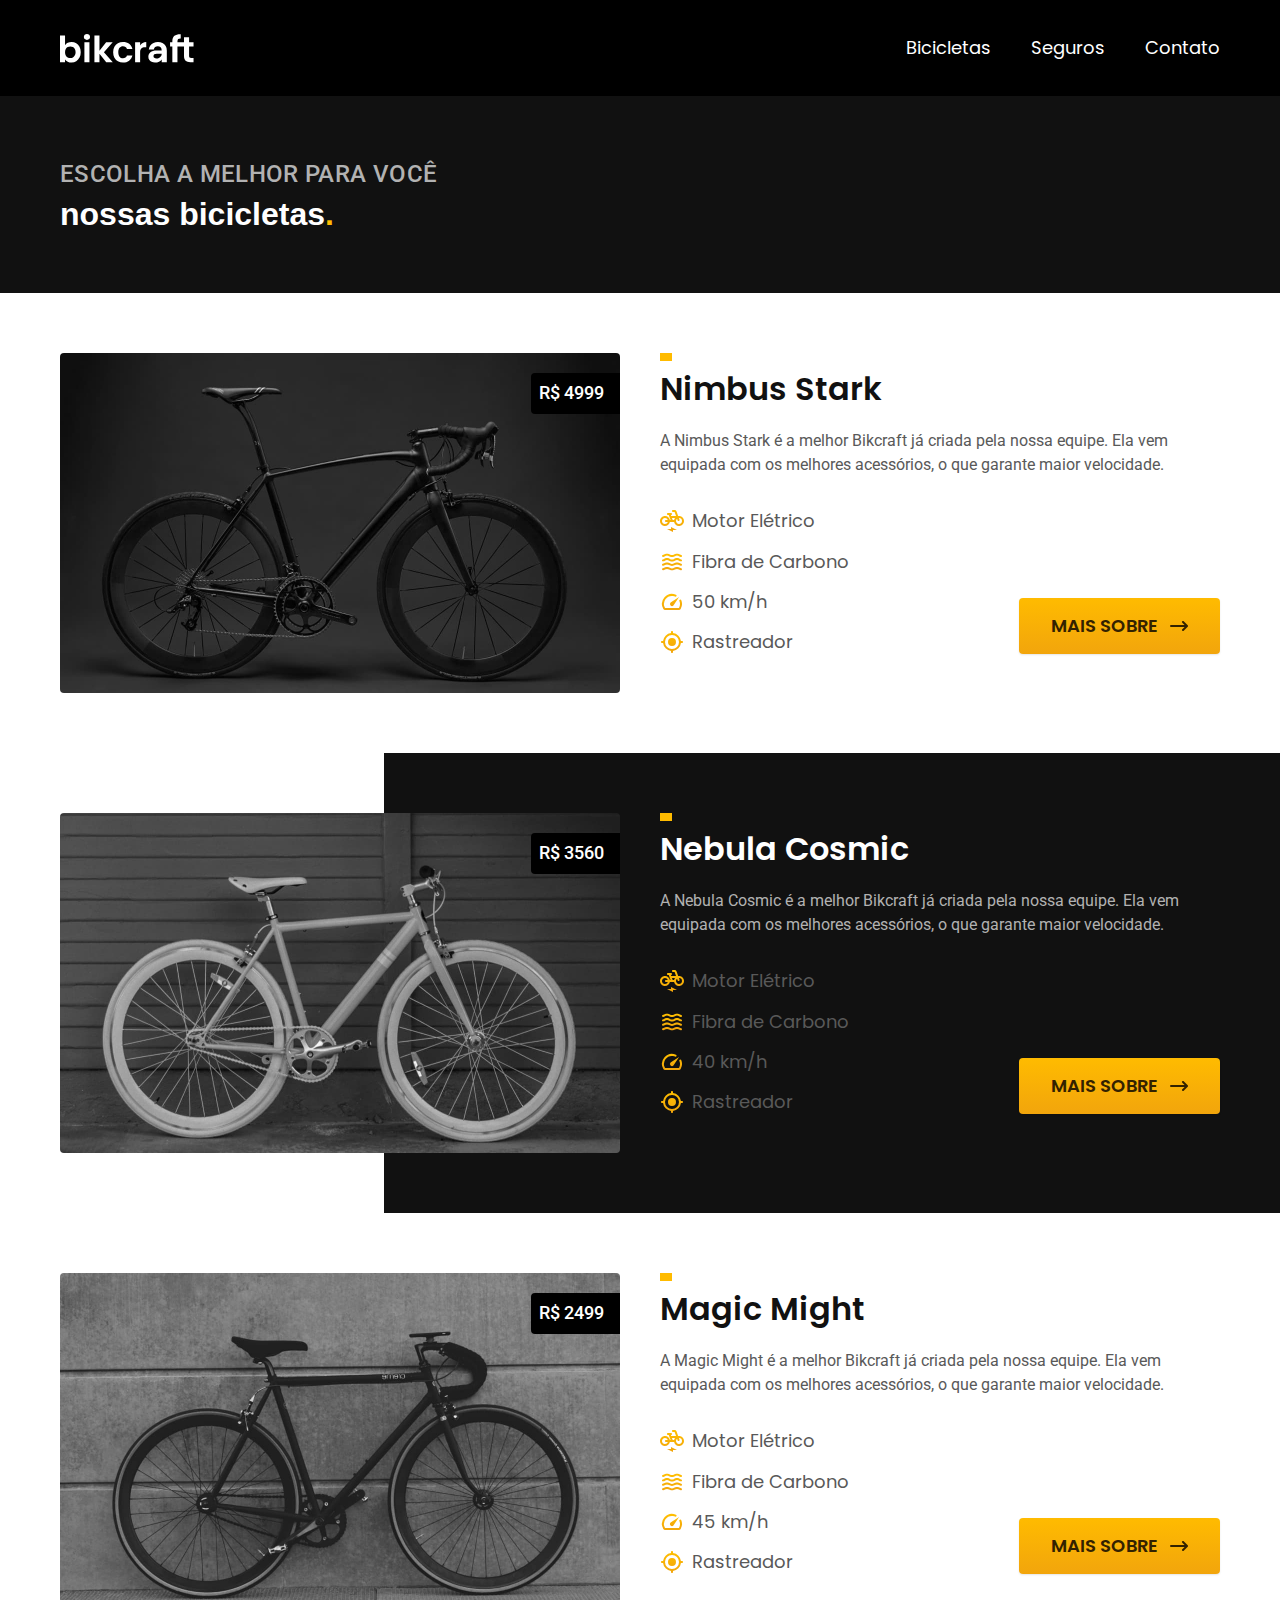
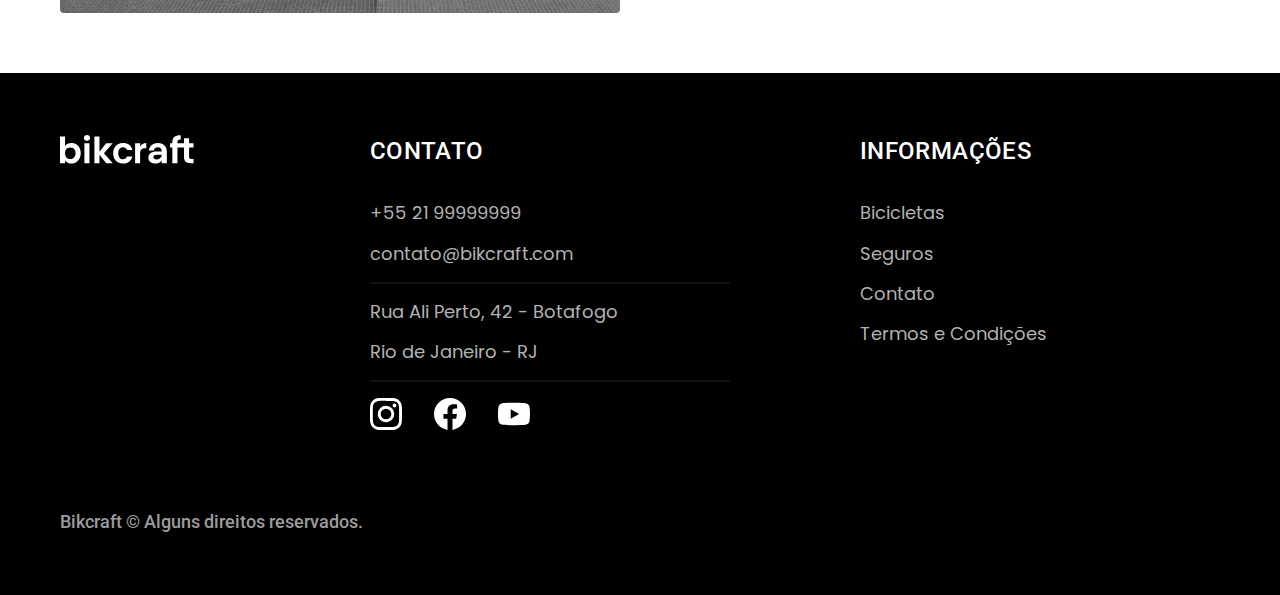
==== bicicletas.html @ 32b3401f "Bicycles" ====
<!DOCTYPE html>
<html lang="pt-br">

<head>
  <meta charset="UTF-8">
  <meta name="viewport" content="width=device-width, initial-scale=1.0">
  <link rel="preconnect" href="https://fonts.googleapis.com">
  <link rel="preconnect" href="https://fonts.gstatic.com" crossorigin>
  <link href="https://fonts.googleapis.com/css2?family=Poppins:ital,wght@0,400;1,500&family=Roboto:wght@400;500&display=swap" rel="stylesheet">
  <title>Termos e Condições | Bikcraft</title>
  <meta name="description" content="Lorem ipsum dolor sit amet.">
  <link rel="stylesheet" href="./css/style.css">

<body id="bicicletas">
  <header class="header-bg">
    <div class="header container">
      <a href="./">
        <img src="img/bikcraft.svg" alt="Bikcraft">
      </a>
      <nav aria-label="primaria">
        <ul class="header-menu">
          <li><a class="font-1-m" href="./bicicletas.html">Bicicletas</a></li>
          <li><a class="font-1-m" href="./seguros.html">Seguros</a></li>
          <li><a class="font-1-m" href="./contato.hmtl">Contato</a></li>
        </ul>
      </nav>
    </div>
  </header>

  <main>
    <div class="titulo-bg">
      <div class="titulo container">
        <p class="font-2-l-b cor-5">Escolha a Melhor Para Você</p>
        <h1 class="font-l-xxl cor-0">nossas bicicletas<span class="cor-p1">.</span></h1>
      </div>
    </div>

    <div>
      <div class="bicicletas container">
        <div class="bicicletas-imagem">
          <img src="./img/bicicletas/nimbus.jpg" alt="Bicicleta preta">
          <span class="font-2-m cor-0">R$ 4999</span>
        </div>
        <div class="bicicletas-conteudo">
          <h2 class="font-1-xl">Nimbus Stark</h2>
          <p class="font-2-s cor-8">A Nimbus Stark é a melhor Bikcraft já criada pela nossa equipe. Ela vem equipada com os melhores acessórios, o que garante maior velocidade.</p>
          <ul class="font-1-m cor-8">
            <li><img src="./img/icones/eletrica.svg" alt="">
              Motor Elétrico
            </li>
            <li><img src="./img/icones/carbono.svg" alt="">
              Fibra de Carbono
            </li>
            <li><img src="./img/icones/velocidade.svg" alt="">
              50 km/h
            </li>
            <li><img src="./img/icones/rastreador.svg" alt="">
              Rastreador
            </li>
          </ul>
          <a class="botao seta" href="./bicicletas/nimbus.html">Mais Sobre</a>
        </div>
      </div>
    </div>

    <div class="bicicletas-bg">
      <div class="bicicletas container">
        <div class="bicicletas-imagem">
          <img src="./img/bicicletas/nebula.jpg" alt="Bicicleta preta">
          <span class="font-2-m cor-0">R$ 3560</span>
        </div>
        <div class="bicicletas-conteudo">
          <h2 class="font-1-xl cor-0">Nebula Cosmic</h2>
          <p class="font-2-s cor-5">A Nebula Cosmic é a melhor Bikcraft já criada pela nossa equipe. Ela vem equipada com os melhores acessórios, o que garante maior velocidade.</p>
          <ul class="font-1-m cor-8">
            <li><img src="./img/icones/eletrica.svg" alt="">
              Motor Elétrico
            </li>
            <li><img src="./img/icones/carbono.svg" alt="">
              Fibra de Carbono
            </li>
            <li><img src="./img/icones/velocidade.svg" alt="">
              40 km/h
            </li>
            <li><img src="./img/icones/rastreador.svg" alt="">
              Rastreador
            </li>
          </ul>
          <a class="botao seta" href="./bicicletas/nebula.html">Mais Sobre</a>
        </div>
      </div>
    </div>

    <div>
      <div class="bicicletas container">
        <div class="bicicletas-imagem">
          <img src="./img/bicicletas/magic.jpg" alt="Bicicleta preta">
          <span class="font-2-m cor-0">R$ 2499</span>
        </div>
        <div class="bicicletas-conteudo">
          <h2 class="font-1-xl">Magic Might</h2>
          <p class="font-2-s cor-8">A Magic Might é a melhor Bikcraft já criada pela nossa equipe. Ela vem equipada com os melhores acessórios, o que garante maior velocidade.</p>
          <ul class="font-1-m cor-8">
            <li><img src="./img/icones/eletrica.svg" alt="">
              Motor Elétrico
            </li>
            <li><img src="./img/icones/carbono.svg" alt="">
              Fibra de Carbono
            </li>
            <li><img src="./img/icones/velocidade.svg" alt="">
              45 km/h
            </li>
            <li><img src="./img/icones/rastreador.svg" alt="">
              Rastreador
            </li>
          </ul>
          <a class="botao seta" href="./bicicletas/magic.html">Mais Sobre</a>
        </div>
      </div>
    </div>

  </main>

  <footer class="footer-bg">
    <div class="footer container">
      <img src="./img/bikcraft.svg" alt="Bikcraft">
      <div class="footer-contato">
        <h3 class="font-2-l-b cor-0">Contato</h3>
        <ul class="font-1-m cor-5">
          <li><a href="tel:+5521999999999">+55 21 99999999</a></li>
          <li><a href="mailto:contato@bikcraft.com">contato@bikcraft.com</a></li>
          <li>Rua Ali Perto, 42 - Botafogo</li>
          <li>Rio de Janeiro - RJ</li>
        </ul>
        <div class="footer-redes">
          <a href="./">
            <img src="./img/redes/instagram.svg" alt="Instagram">
          </a>
          <a href="./">
            <img src="./img/redes/facebook.svg" alt="Facebook">
          </a>
          <a href="./">
            <img src="./img/redes/youtube.svg" alt="Youtube">
          </a>
        </div>
      </div>
      <div class="footer-informacoes">
        <h3 class="font-2-l-b cor-0">Informações</h3>
        <nav>
          <ul class="font-1-m cor-5">
            <li><a class="font-1-m" href="./bicicletas.html">Bicicletas</a></li>
            <li><a class="font-1-m" href="./seguros.html">Seguros</a></li>
            <li><a class="font-1-m" href="./contato.hmtl">Contato</a></li>
            <li><a class="font-1-m" href="./termos.hmtl">Termos e Condições</a></li>
          </ul>
        </nav>
      </div>
      <p class="footer-copy font-2-m cor-6">Bikcraft © Alguns direitos reservados.</p>
    </div>
  </footer>
</body>

</html>
---- css/style.css ----
@import "./global/header.css";
@import "./global/global.css";
@import "./global/footer.css";

/* Utils */
@import "./utils/components.css";
@import "./utils/typography.css";
@import "./utils/colors.css";

/* Home */
@import "./home/introduction.css";
@import "./home/tecnologia.css";
@import "./home/parceiros.css";
@import "./home/depoimento.css";

/* Bicicletas */
@import "./bicicletas/bicicletas-lista.css";
@import "./bicicletas/bicicletas.css";

/* Seguros */
@import "./seguros/seguros.css";

/* Termos */
@import "./termos/termos.css";
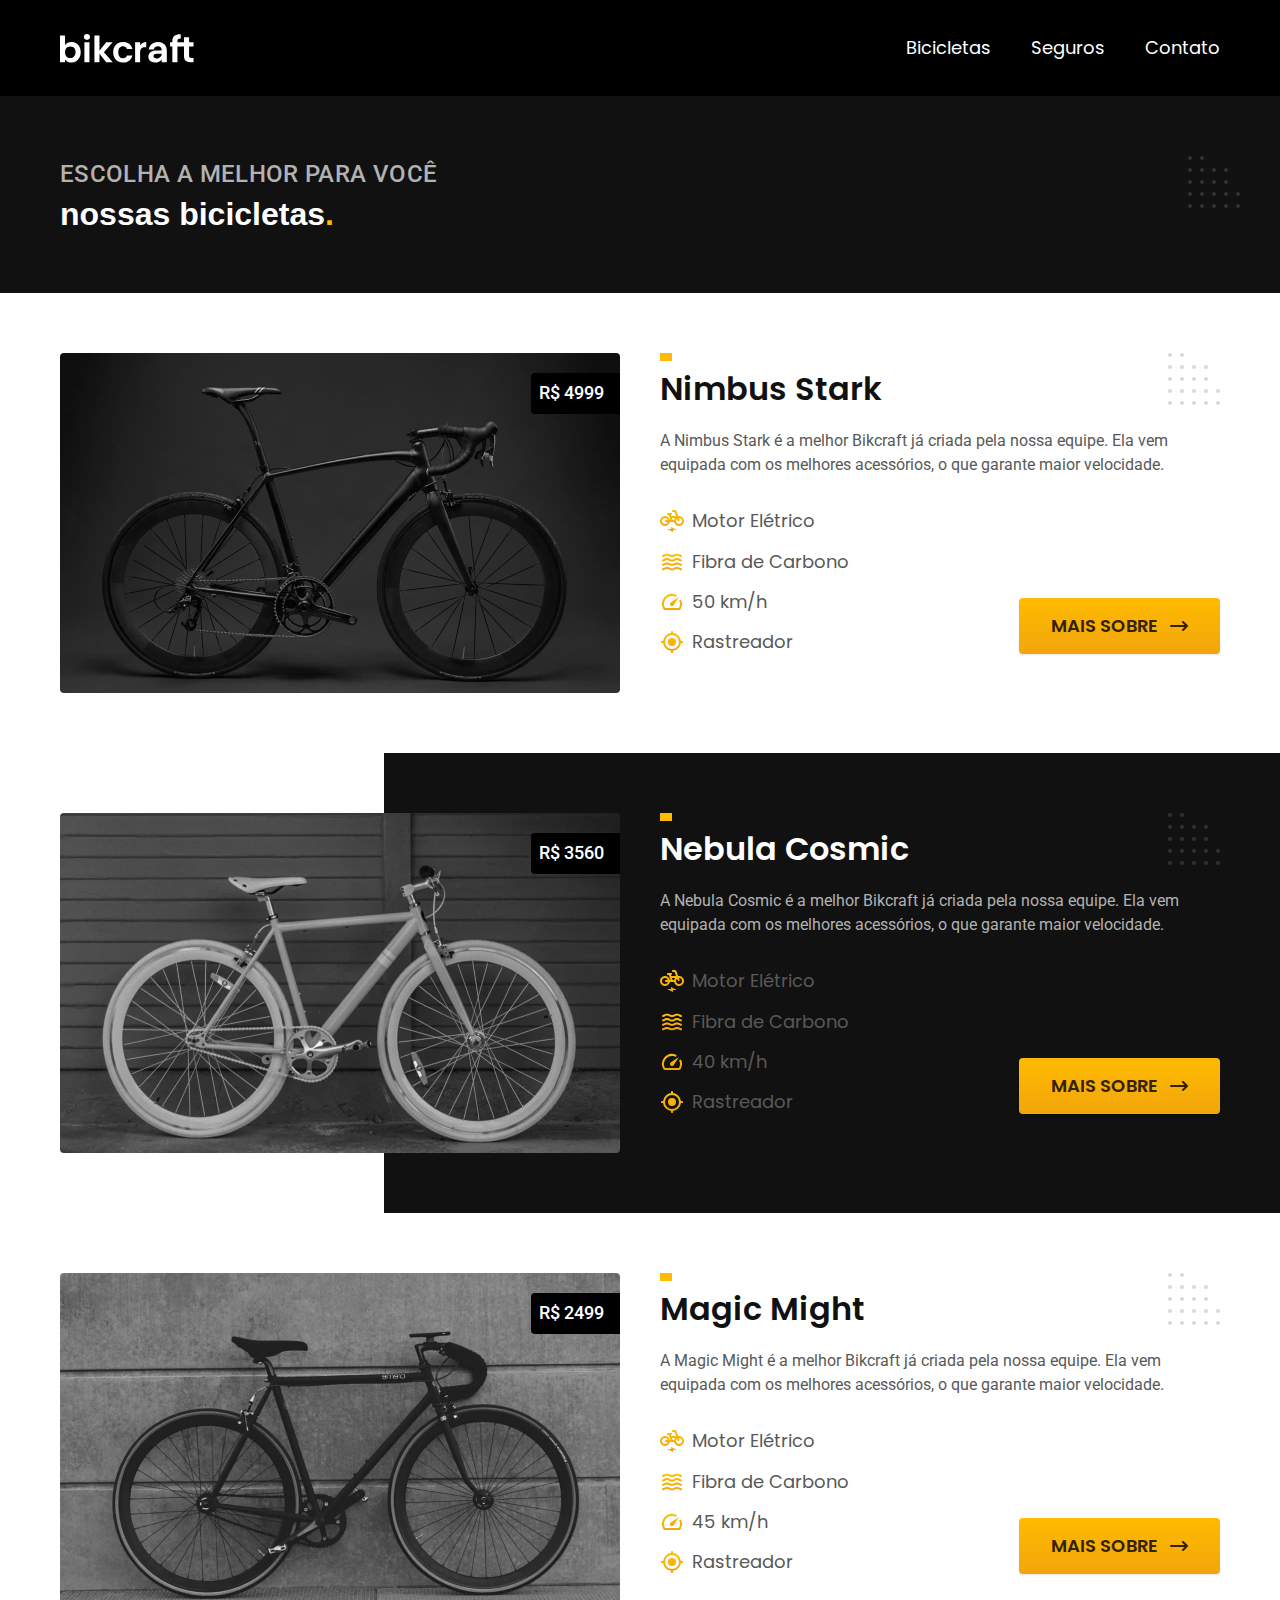
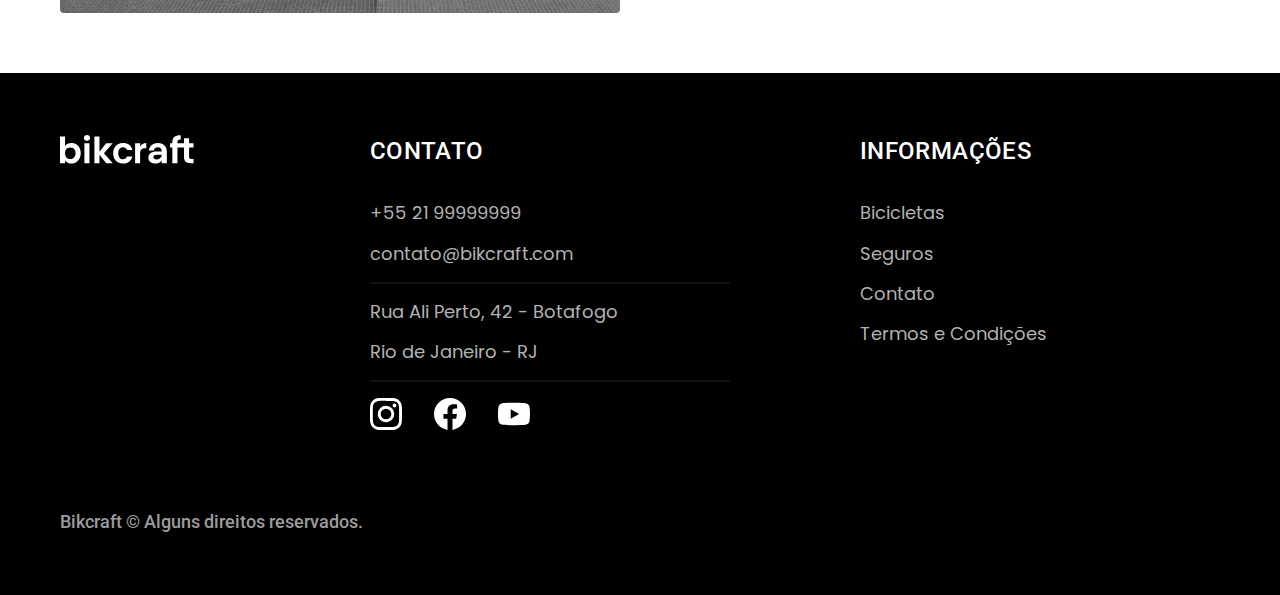
==== commit 7e947415: "Optimization" ====
--- a/bicicletas.html
+++ b/bicicletas.html
@@ -9,19 +9,20 @@
   <link href="https://fonts.googleapis.com/css2?family=Poppins:ital,wght@0,400;1,500&family=Roboto:wght@400;500&display=swap" rel="stylesheet">
   <title>Termos e Condições | Bikcraft</title>
   <meta name="description" content="Lorem ipsum dolor sit amet.">
+  <link rel="preload" href="./css/style.css" as="style">
   <link rel="stylesheet" href="./css/style.css">
 
 <body id="bicicletas">
   <header class="header-bg">
     <div class="header container">
       <a href="./">
-        <img src="img/bikcraft.svg" alt="Bikcraft">
+        <img src="img/bikcraft.svg" height="32" width="136" alt="Bikcraft">
       </a>
       <nav aria-label="primaria">
         <ul class="header-menu">
           <li><a class="font-1-m" href="./bicicletas.html">Bicicletas</a></li>
           <li><a class="font-1-m" href="./seguros.html">Seguros</a></li>
-          <li><a class="font-1-m" href="./contato.hmtl">Contato</a></li>
+          <li><a class="font-1-m" href="./contato.html">Contato</a></li>
         </ul>
       </nav>
     </div>
@@ -38,23 +39,23 @@
     <div>
       <div class="bicicletas container">
         <div class="bicicletas-imagem">
-          <img src="./img/bicicletas/nimbus.jpg" alt="Bicicleta preta">
+          <img src="./img/bicicletas/nimbus.jpg" width="1120" height="680" alt="Bicicleta preta">
           <span class="font-2-m cor-0">R$ 4999</span>
         </div>
         <div class="bicicletas-conteudo">
           <h2 class="font-1-xl">Nimbus Stark</h2>
           <p class="font-2-s cor-8">A Nimbus Stark é a melhor Bikcraft já criada pela nossa equipe. Ela vem equipada com os melhores acessórios, o que garante maior velocidade.</p>
           <ul class="font-1-m cor-8">
-            <li><img src="./img/icones/eletrica.svg" alt="">
+            <li><img src="./img/icones/eletrica.svg" width="24" height="24" alt="">
               Motor Elétrico
             </li>
-            <li><img src="./img/icones/carbono.svg" alt="">
+            <li><img src="./img/icones/carbono.svg" width="24" height="24" alt="">
               Fibra de Carbono
             </li>
-            <li><img src="./img/icones/velocidade.svg" alt="">
+            <li><img src="./img/icones/velocidade.svg" width="24" height="24" alt="">
               50 km/h
             </li>
-            <li><img src="./img/icones/rastreador.svg" alt="">
+            <li><img src="./img/icones/rastreador.svg" width="24" height="24" alt="">
               Rastreador
             </li>
           </ul>
@@ -66,23 +67,23 @@
     <div class="bicicletas-bg">
       <div class="bicicletas container">
         <div class="bicicletas-imagem">
-          <img src="./img/bicicletas/nebula.jpg" alt="Bicicleta preta">
+          <img src="./img/bicicletas/nebula.jpg" width="1120" height="680" alt="Bicicleta preta">
           <span class="font-2-m cor-0">R$ 3560</span>
         </div>
         <div class="bicicletas-conteudo">
           <h2 class="font-1-xl cor-0">Nebula Cosmic</h2>
           <p class="font-2-s cor-5">A Nebula Cosmic é a melhor Bikcraft já criada pela nossa equipe. Ela vem equipada com os melhores acessórios, o que garante maior velocidade.</p>
           <ul class="font-1-m cor-8">
-            <li><img src="./img/icones/eletrica.svg" alt="">
+            <li><img src="./img/icones/eletrica.svg" width="24" height="24" alt="">
               Motor Elétrico
             </li>
-            <li><img src="./img/icones/carbono.svg" alt="">
+            <li><img src="./img/icones/carbono.svg" width="24" height="24" alt="">
               Fibra de Carbono
             </li>
-            <li><img src="./img/icones/velocidade.svg" alt="">
+            <li><img src="./img/icones/velocidade.svg" width="24" height="24" alt="">
               40 km/h
             </li>
-            <li><img src="./img/icones/rastreador.svg" alt="">
+            <li><img src="./img/icones/rastreador.svg" width="24" height="24" alt="">
               Rastreador
             </li>
           </ul>
@@ -94,27 +95,27 @@
     <div>
       <div class="bicicletas container">
         <div class="bicicletas-imagem">
-          <img src="./img/bicicletas/magic.jpg" alt="Bicicleta preta">
+          <img src="./img/bicicletas/magic.jpg" width="1120" height="680" alt="Bicicleta preta">
           <span class="font-2-m cor-0">R$ 2499</span>
         </div>
         <div class="bicicletas-conteudo">
           <h2 class="font-1-xl">Magic Might</h2>
           <p class="font-2-s cor-8">A Magic Might é a melhor Bikcraft já criada pela nossa equipe. Ela vem equipada com os melhores acessórios, o que garante maior velocidade.</p>
           <ul class="font-1-m cor-8">
-            <li><img src="./img/icones/eletrica.svg" alt="">
+            <li><img src="./img/icones/eletrica.svg" width="24" height="24" alt="">
               Motor Elétrico
             </li>
-            <li><img src="./img/icones/carbono.svg" alt="">
+            <li><img src="./img/icones/carbono.svg" width="24" height="24" alt="">
               Fibra de Carbono
             </li>
-            <li><img src="./img/icones/velocidade.svg" alt="">
+            <li><img src="./img/icones/velocidade.svg" width="24" height="24" alt="">
               45 km/h
             </li>
-            <li><img src="./img/icones/rastreador.svg" alt="">
+            <li><img src="./img/icones/rastreador.svg" width="24" height="24" alt="">
               Rastreador
             </li>
           </ul>
-          <a class="botao seta" href="./bicicletas/magic.html">Mais Sobre</a>
+          <a class="botao seta" href="./bicicletas/might.html">Mais Sobre</a>
         </div>
       </div>
     </div>
@@ -123,7 +124,7 @@
 
   <footer class="footer-bg">
     <div class="footer container">
-      <img src="./img/bikcraft.svg" alt="Bikcraft">
+      <img src="./img/bikcraft.svg" width="136" height="32" alt="Bikcraft">
       <div class="footer-contato">
         <h3 class="font-2-l-b cor-0">Contato</h3>
         <ul class="font-1-m cor-5">
@@ -134,13 +135,13 @@
         </ul>
         <div class="footer-redes">
           <a href="./">
-            <img src="./img/redes/instagram.svg" alt="Instagram">
+            <img src="./img/redes/instagram.svg" width="32" height="32" alt="Instagram">
           </a>
           <a href="./">
-            <img src="./img/redes/facebook.svg" alt="Facebook">
+            <img src="./img/redes/facebook.svg" width="32" height="32" alt="Facebook">
           </a>
           <a href="./">
-            <img src="./img/redes/youtube.svg" alt="Youtube">
+            <img src="./img/redes/youtube.svg" width="32" height="32" alt="Youtube">
           </a>
         </div>
       </div>
--- a/css/style.css
+++ b/css/style.css
@@ -6,6 +6,7 @@
 @import "./utils/components.css";
 @import "./utils/typography.css";
 @import "./utils/colors.css";
+@import "./utils/formulario.css";
 
 /* Home */
 @import "./home/introduction.css";
@@ -19,6 +20,19 @@
 
 /* Seguros */
 @import "./seguros/seguros.css";
+@import "./seguros/perguntas-frequentes.css";
+@import "./seguros/vantagens.css";
 
 /* Termos */
 @import "./termos/termos.css";
+
+/* Bicicleta */
+@import "./bicicleta/bicicleta.css";
+@import "./bicicleta/seguro.css";
+
+/* Contato */
+@import "./contato/contato.css";
+@import "./contato/lojas.css";
+
+/* Orçamento */
+@import "./orcamento/orcamento.css";
--- a/css/style.css
+++ b/css/style.css
@@ -6,6 +6,7 @@
 @import "./utils/components.css";
 @import "./utils/typography.css";
 @import "./utils/colors.css";
+@import "./utils/formulario.css";
 
 /* Home */
 @import "./home/introduction.css";
@@ -19,6 +20,19 @@
 
 /* Seguros */
 @import "./seguros/seguros.css";
+@import "./seguros/perguntas-frequentes.css";
+@import "./seguros/vantagens.css";
 
 /* Termos */
 @import "./termos/termos.css";
+
+/* Bicicleta */
+@import "./bicicleta/bicicleta.css";
+@import "./bicicleta/seguro.css";
+
+/* Contato */
+@import "./contato/contato.css";
+@import "./contato/lojas.css";
+
+/* Orçamento */
+@import "./orcamento/orcamento.css";
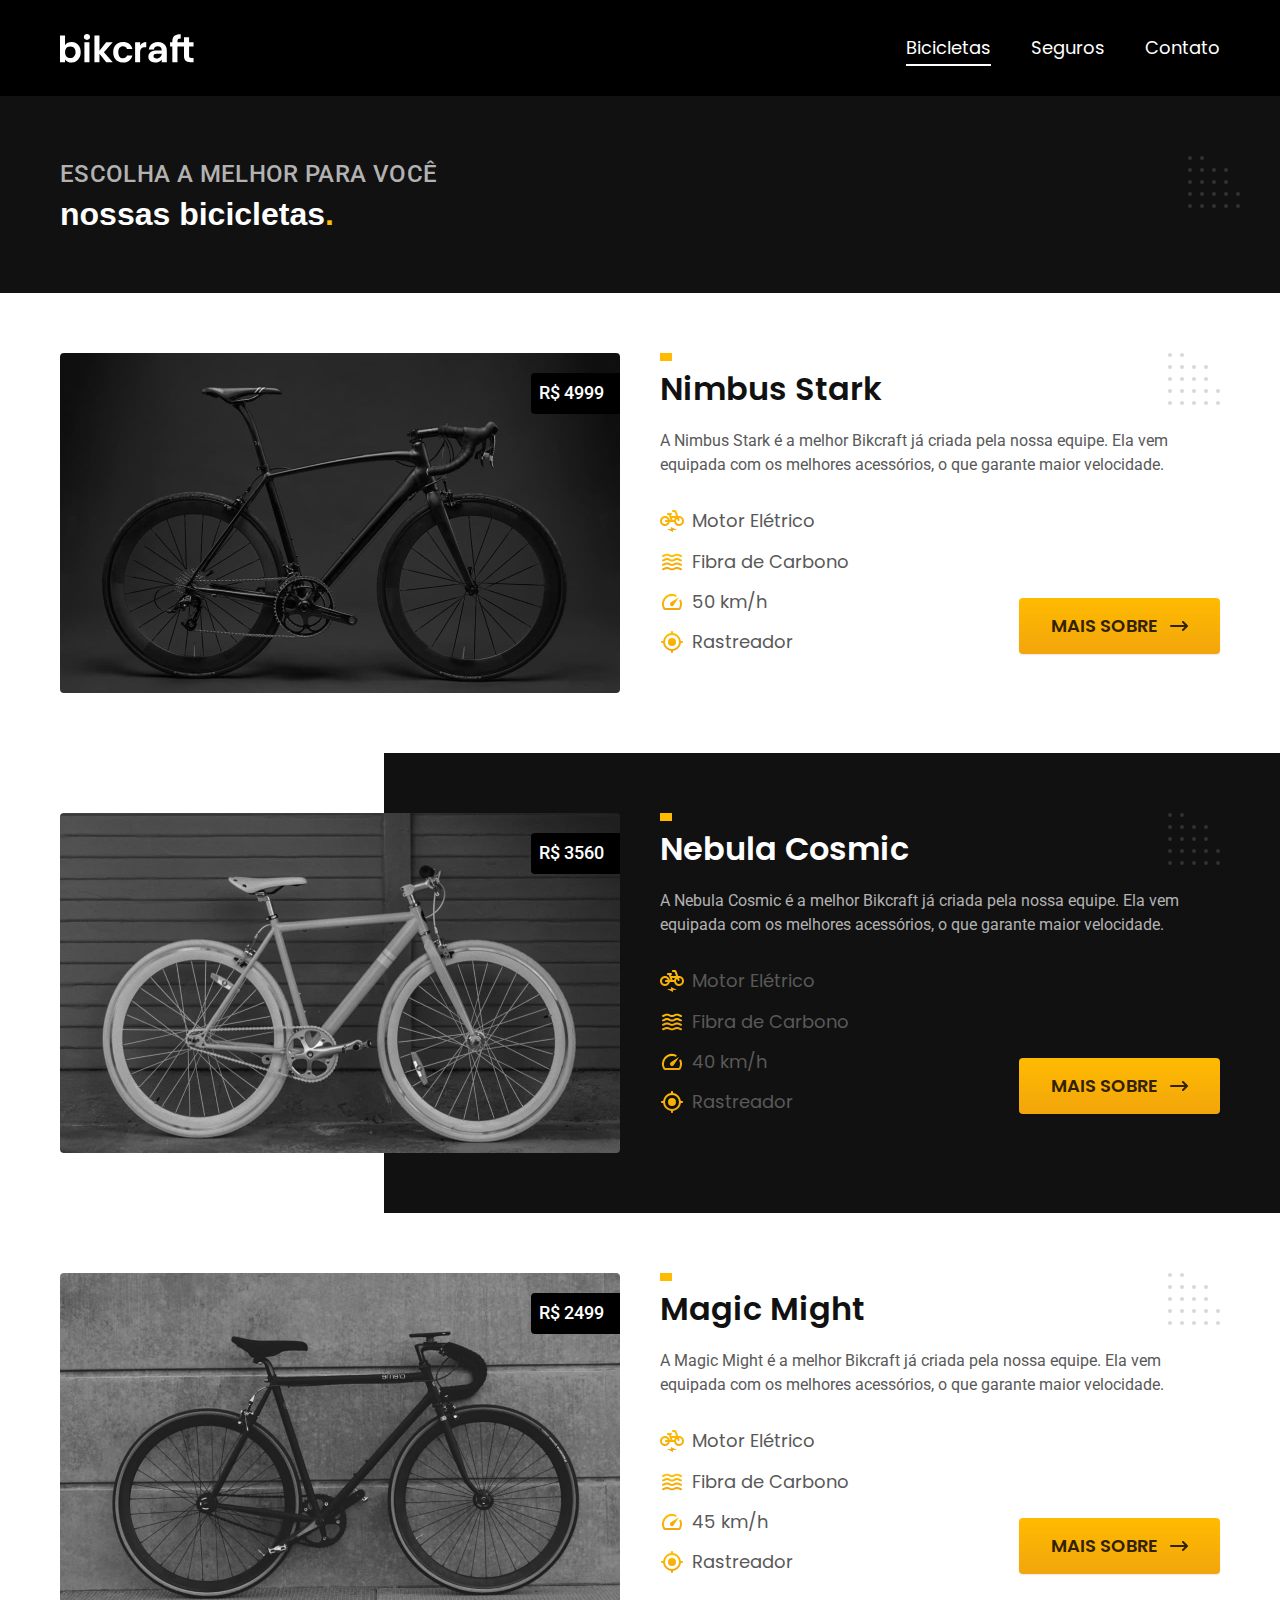
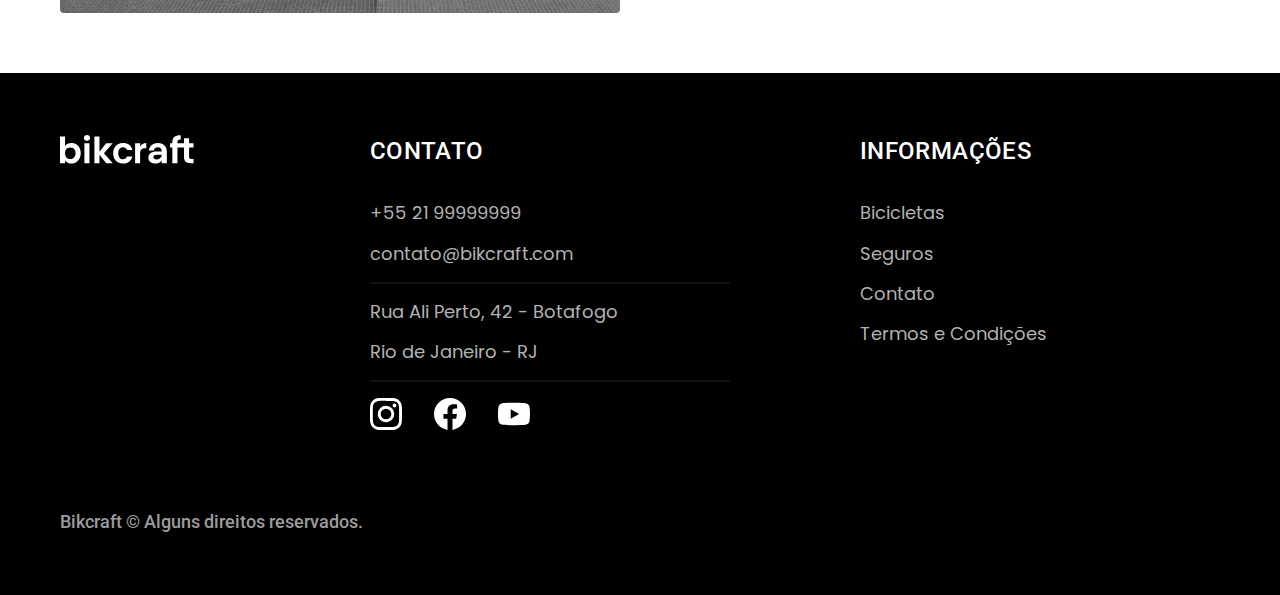
==== commit 8b6a19b9: "JavaScript and some corrections" ====
--- a/bicicletas.html
+++ b/bicicletas.html
@@ -9,8 +9,13 @@
   <link href="https://fonts.googleapis.com/css2?family=Poppins:ital,wght@0,400;1,500&family=Roboto:wght@400;500&display=swap" rel="stylesheet">
   <title>Termos e Condições | Bikcraft</title>
   <meta name="description" content="Lorem ipsum dolor sit amet.">
+  <link rel="shortcut icon" href="./favicon.svg" type="image/x-icon">
   <link rel="preload" href="./css/style.css" as="style">
   <link rel="stylesheet" href="./css/style.css">
+  <script>
+    document.documentElement.classList.add("js");
+  </script>
+</head>
 
 <body id="bicicletas">
   <header class="header-bg">
@@ -159,6 +164,7 @@
       <p class="footer-copy font-2-m cor-6">Bikcraft © Alguns direitos reservados.</p>
     </div>
   </footer>
+  <script src="./js/scripts.js"></script>
 </body>
 
 </html>--- a/css/style.css
+++ b/css/style.css
@@ -7,6 +7,7 @@
 @import "./utils/typography.css";
 @import "./utils/colors.css";
 @import "./utils/formulario.css";
+@import "./utils/simple-anime.css";
 
 /* Home */
 @import "./home/introduction.css";
--- a/css/style.css
+++ b/css/style.css
@@ -7,6 +7,7 @@
 @import "./utils/typography.css";
 @import "./utils/colors.css";
 @import "./utils/formulario.css";
+@import "./utils/simple-anime.css";
 
 /* Home */
 @import "./home/introduction.css";
